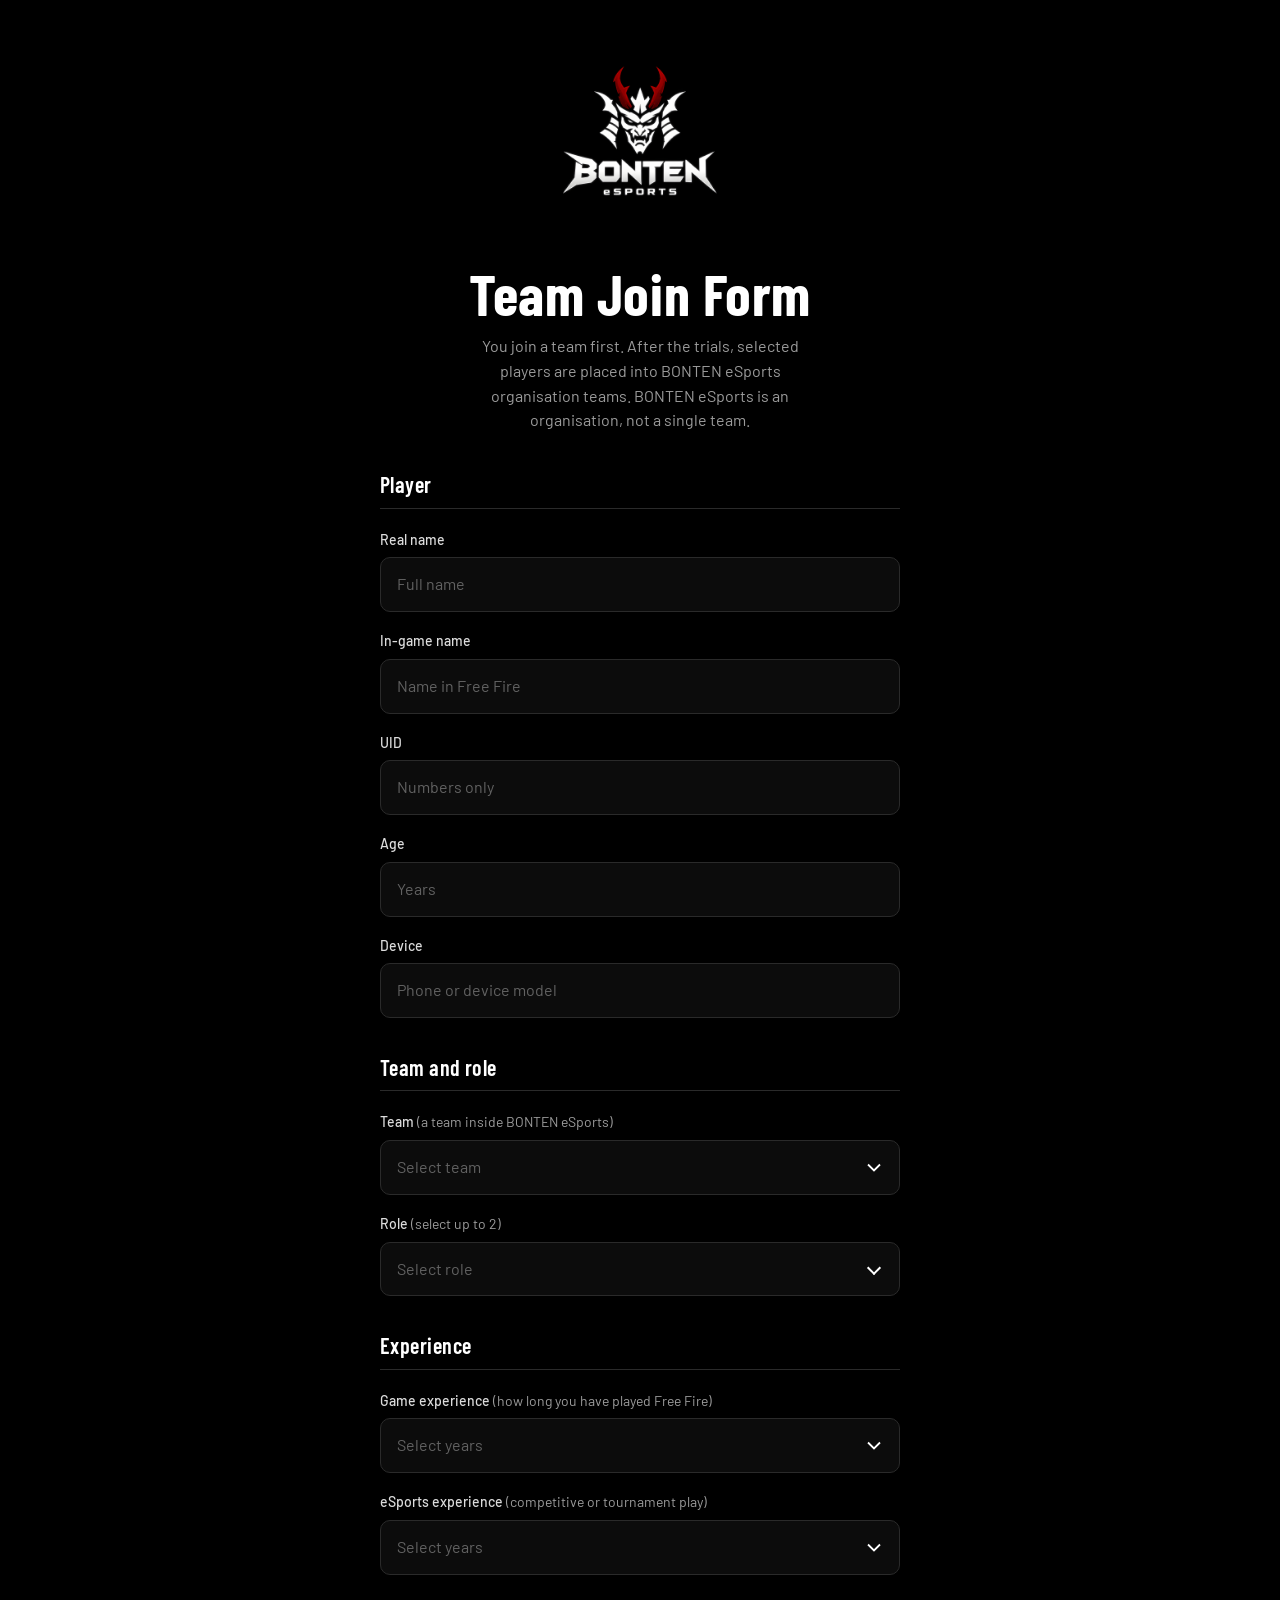
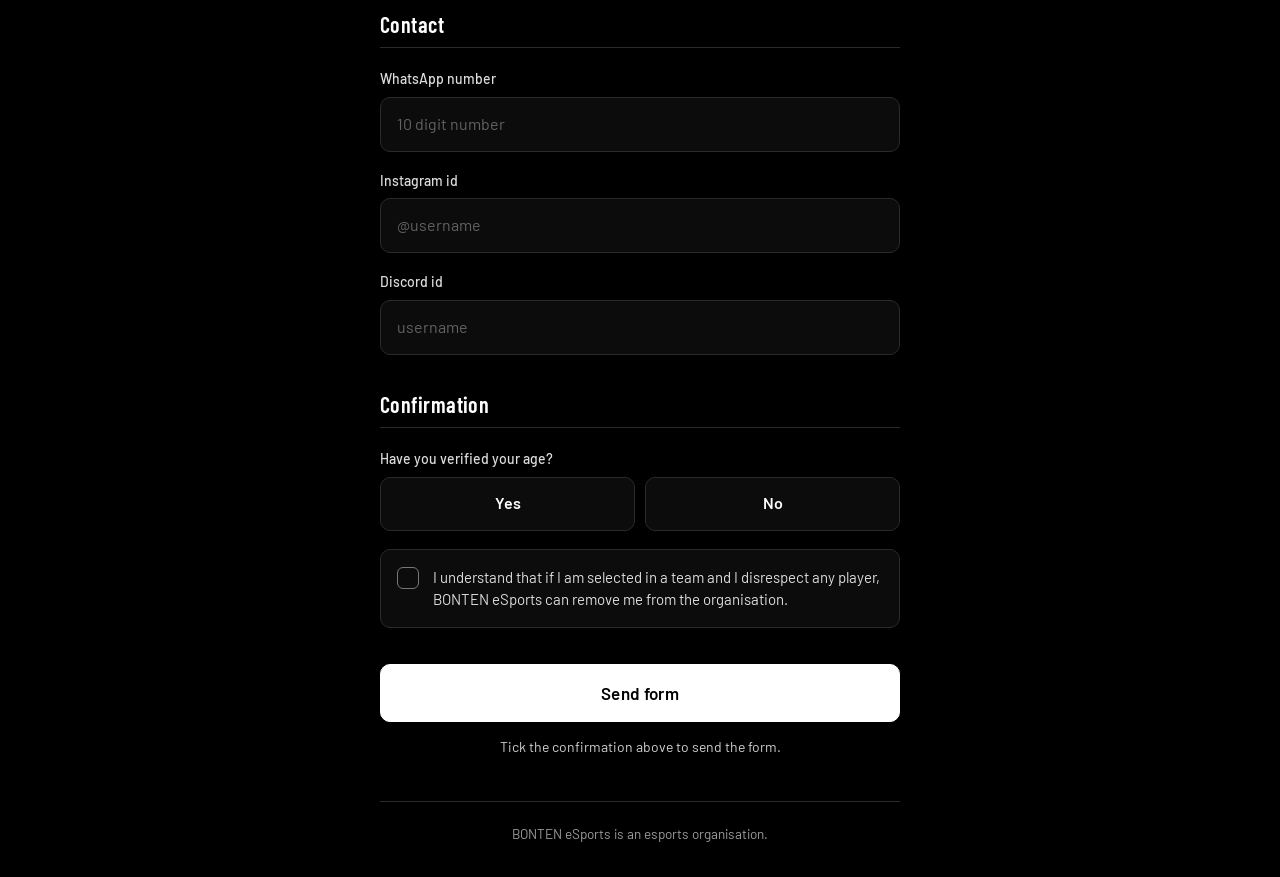
==== join.html @ 1d29f258 "Add team join form for BONTEN eSports This file contains the HTML structure for the team join form f" ====
<!DOCTYPE html>
<html lang="en">
<head>
<meta charset="utf-8">
<meta name="viewport" content="width=device-width, initial-scale=1, viewport-fit=cover">
<meta name="theme-color" content="#000000">
<meta name="description" content="Team join form for BONTEN eSports, an esports organisation.">
<title>Team Join Form | BONTEN eSports</title>
<link rel="icon" href="logo.png">
<link rel="preload" as="image" href="logo.png" fetchpriority="high">
<link rel="preconnect" href="https://fonts.googleapis.com">
<link rel="preconnect" href="https://fonts.gstatic.com" crossorigin>
<link href="https://fonts.googleapis.com/css2?family=Barlow:wght@400;500;600&family=Barlow+Condensed:wght@600;700&display=swap" rel="stylesheet">
<style>
:root{--line:#2a2a2a;--field:#0c0c0c;--mut:#9b9b9b;--ease:cubic-bezier(.2,.7,.2,1)}
*{box-sizing:border-box}
html{background:#000;color-scheme:dark;-webkit-text-size-adjust:100%}
body{margin:0;background:#000;color:#fff;font:400 16px/1.55 'Barlow',system-ui,-apple-system,'Segoe UI',Arial,sans-serif;-webkit-font-smoothing:antialiased;padding:max(32px,env(safe-area-inset-top)) 20px max(32px,env(safe-area-inset-bottom))}
.page{max-width:520px;margin:0 auto}

/* Load sequence */
.rv{opacity:0;animation:rise .75s var(--ease) forwards;animation-delay:calc(var(--i,0)*90ms)}
@keyframes rise{from{opacity:0;transform:translateY(16px)}to{opacity:1;transform:none}}

.head{text-align:center;margin-bottom:38px}
.logo{display:block;width:min(240px,64vw);height:min(210px,56vw);object-fit:contain;margin:0 auto 22px;opacity:0;transform:scale(.96)}
.logo.in{opacity:1;transform:none;transition:opacity .6s var(--ease),transform .6s var(--ease)}
h1{margin:0 0 12px;font:700 clamp(42px,12vw,58px)/1 'Barlow Condensed','Arial Narrow',sans-serif;letter-spacing:.01em}
.lead{margin:0 auto;max-width:38ch;color:var(--mut)}

.grp{margin:0 0 36px}
.grp h2{margin:0 0 20px;padding-bottom:10px;border-bottom:1px solid var(--line);font:600 22px/1.2 'Barlow Condensed','Arial Narrow',sans-serif;letter-spacing:.02em}
.field{margin:0 0 18px}
label,.lbl{display:block;margin:0 0 7px;color:#dcdcdc;font-size:14px;font-weight:500}
.hint{color:var(--mut);font-weight:400}

input[type=text],input[type=number],input[type=tel],select,summary{display:block;width:100%;min-height:54px;margin:0;padding:14px 16px;font:inherit;font-size:16px;color:#fff;background:var(--field);border:1px solid var(--line);border-radius:10px;transition:border-color .2s,box-shadow .2s,background .2s}
input::placeholder{color:#626262}
input:focus,select:focus,summary:focus,details[open]>summary{outline:none;border-color:#fff;box-shadow:0 0 0 3px rgba(255,255,255,.14);background:#111}
input[type=number]{-moz-appearance:textfield}
input::-webkit-outer-spin-button,input::-webkit-inner-spin-button{-webkit-appearance:none;margin:0}
select{-webkit-appearance:none;appearance:none;cursor:pointer;padding-right:44px;background-image:url("data:image/svg+xml,%3Csvg xmlns='http://www.w3.org/2000/svg' width='14' height='9' viewBox='0 0 14 9'%3E%3Cpath d='M1 1.5l6 6 6-6' fill='none' stroke='%23fff' stroke-width='1.8'/%3E%3C/svg%3E");background-repeat:no-repeat;background-position:right 18px center}
select:invalid{color:#626262}
select option{background:#000;color:#fff}

details{position:relative}
summary{position:relative;display:flex;flex-wrap:wrap;align-items:center;gap:6px;padding-right:44px;cursor:pointer;list-style:none;-webkit-tap-highlight-color:transparent}
summary::-webkit-details-marker{display:none}
summary::after{content:"";position:absolute;right:20px;top:50%;width:8px;height:8px;margin-top:-6px;border:solid #fff;border-width:0 2px 2px 0;transform:rotate(45deg);transition:transform .25s var(--ease)}
details[open]>summary::after{transform:translateY(4px) rotate(-135deg)}
.ph{color:#626262}
.chip{padding:2px 12px;background:#fff;color:#000;border-radius:99px;font-size:14px;font-weight:600;line-height:1.6;animation:pop .2s var(--ease)}
@keyframes pop{from{opacity:0;transform:scale(.85)}to{opacity:1;transform:none}}
.panel{margin-top:8px;background:var(--field);border:1px solid var(--line);border-radius:10px;overflow:hidden;animation:drop .22s var(--ease)}
@keyframes drop{from{opacity:0;transform:translateY(-6px)}to{opacity:1;transform:none}}
.opt{display:flex;align-items:center;gap:14px;margin:0;padding:15px 16px;color:#fff;font-size:16px;font-weight:500;cursor:pointer;border-bottom:1px solid var(--line);transition:background .15s;-webkit-tap-highlight-color:transparent}
.opt:last-child{border-bottom:0}
.opt.on{background:#161616}
.opt.off{opacity:.3;cursor:not-allowed}
.opt input,.agree input{-webkit-appearance:none;appearance:none;flex:none;width:22px;height:22px;margin:0;border:1.5px solid #777;border-radius:6px;background:transparent center/12px no-repeat;transition:background-color .15s,border-color .15s}
.opt input:checked,.agree input:checked{background-color:#fff;border-color:#fff;background-image:url("data:image/svg+xml,%3Csvg xmlns='http://www.w3.org/2000/svg' width='12' height='10' viewBox='0 0 12 10'%3E%3Cpath d='M1 5l3.5 3.5L11 1.5' fill='none' stroke='%23000' stroke-width='2'/%3E%3C/svg%3E")}
.opt input:focus-visible,.agree input:focus-visible{outline:2px solid #fff;outline-offset:2px}

/* Yes / No tiles */
.choices{display:grid;grid-template-columns:1fr 1fr;gap:10px}
.choice{position:relative;display:block;margin:0;color:#fff;font-size:16px}
.choice input{position:absolute;inset:0;width:100%;height:100%;margin:0;opacity:0;cursor:pointer}
.choice span{display:flex;align-items:center;justify-content:center;min-height:54px;background:var(--field);border:1px solid var(--line);border-radius:10px;font-weight:600;transition:background .2s,color .2s,border-color .2s}
.choice input:checked+span{background:#fff;color:#000;border-color:#fff}
.choice input:focus-visible+span{border-color:#fff;box-shadow:0 0 0 3px rgba(255,255,255,.25)}

/* Conduct agreement */
.agree{display:flex;align-items:flex-start;gap:14px;margin:0;padding:16px;background:var(--field);border:1px solid var(--line);border-radius:10px;color:#dcdcdc;font-size:15px;font-weight:400;line-height:1.5;cursor:pointer;transition:border-color .2s;-webkit-tap-highlight-color:transparent}
.agree input{margin-top:1px}
.agree:has(input:checked){border-color:#fff}

.err{display:none;margin:8px 0 0;font-size:13.5px;font-weight:500}
.err::before{content:"!";display:inline-block;width:16px;height:16px;margin-right:8px;border-radius:50%;background:#fff;color:#000;font-size:11px;font-weight:700;line-height:16px;text-align:center}
.bad{animation:nudge .35s}
.bad .err{display:block}
.bad input:not([type=radio]):not([type=checkbox]),.bad select,.bad summary,.bad .choice span,.bad .agree{border-color:#fff}
@keyframes nudge{20%{transform:translateX(-5px)}50%{transform:translateX(4px)}80%{transform:translateX(-2px)}}
.hp{position:absolute;left:-9999px;width:1px;height:1px;opacity:0}

.send{display:flex;align-items:center;justify-content:center;width:100%;min-height:58px;margin-top:8px;border:1px solid #fff;border-radius:10px;background:#fff;color:#000;font:600 17px 'Barlow',Arial,sans-serif;letter-spacing:.02em;cursor:pointer;transition:background .2s,color .2s,transform .12s,opacity .2s;-webkit-tap-highlight-color:transparent}
.send:hover:not(:disabled){background:#000;color:#fff}
.send:active:not(:disabled){transform:scale(.985)}
.send:focus-visible{outline:2px solid #fff;outline-offset:4px}
.send:disabled{opacity:.4;cursor:not-allowed}
.send.load:disabled{opacity:.6;cursor:progress}
.send.load::after{content:"";width:16px;height:16px;margin-left:12px;border:2px solid currentColor;border-right-color:transparent;border-radius:50%;animation:spin .7s linear infinite}
@keyframes spin{to{transform:rotate(360deg)}}
.status{margin:14px 0 0;min-height:1.5em;color:#cfcfcf;font-size:14px;text-align:center}

.done{display:none;text-align:center;padding:8px 0 10px;animation:rise .6s var(--ease) both}
.done svg{width:68px;height:68px;margin:0 auto 18px;display:block}
.done circle{fill:none;stroke:#fff;stroke-width:2;stroke-dasharray:176;stroke-dashoffset:176;animation:draw .7s var(--ease) .1s forwards}
.done path{fill:none;stroke:#fff;stroke-width:3;stroke-linecap:round;stroke-linejoin:round;stroke-dasharray:40;stroke-dashoffset:40;animation:draw .4s var(--ease) .65s forwards}
@keyframes draw{to{stroke-dashoffset:0}}
.done h2{margin:0 0 8px;font:700 38px/1.1 'Barlow Condensed','Arial Narrow',sans-serif}
.done p{margin:0 auto;max-width:34ch;color:var(--mut)}
body.sent form{display:none}
body.sent .done{display:block}

.foot{margin-top:44px;padding-top:22px;border-top:1px solid var(--line);color:var(--mut);font-size:13.5px;text-align:center}

@media (prefers-reduced-motion:reduce){.rv{opacity:1;animation:none}*,*::after{animation-duration:.01ms!important;transition-duration:.01ms!important}}
</style>
</head>
<body>
<div class="page">
  <header class="head">
    <img class="logo" src="logo.png" alt="BONTEN eSports logo" fetchpriority="high" decoding="async" onload="this.classList.add('in')" onerror="this.remove()">
    <h1 class="rv" style="--i:1">Team Join Form</h1>
    <p class="lead rv" style="--i:2">You join a team first. After the trials, selected players are placed into BONTEN eSports organisation teams. BONTEN eSports is an organisation, not a single team.</p>
  </header>

  <form id="f" novalidate>
    <section class="grp rv" style="--i:3">
      <h2>Player</h2>
      <div class="field" data-f="realName">
        <label for="realName">Real name</label>
        <input id="realName" name="realName" type="text" maxlength="60" autocomplete="name" placeholder="Full name">
        <p class="err">Enter your real name.</p>
      </div>
      <div class="field" data-f="ign">
        <label for="ign">In-game name</label>
        <input id="ign" name="ign" type="text" maxlength="40" autocomplete="off" placeholder="Name in Free Fire">
        <p class="err">Enter your in-game name.</p>
      </div>
      <div class="field" data-f="uid">
        <label for="uid">UID</label>
        <input id="uid" name="uid" type="text" inputmode="numeric" maxlength="14" autocomplete="off" placeholder="Numbers only">
        <p class="err">UID is 8 to 14 digits, numbers only.</p>
      </div>
      <div class="field" data-f="age">
        <label for="age">Age</label>
        <input id="age" name="age" type="number" inputmode="numeric" min="5" max="60" autocomplete="off" placeholder="Years">
        <p class="err">Enter a valid age.</p>
      </div>
      <div class="field" data-f="device">
        <label for="device">Device</label>
        <input id="device" name="device" type="text" maxlength="60" autocomplete="off" placeholder="Phone or device model">
        <p class="err">Enter the device you play on.</p>
      </div>
    </section>

    <section class="grp rv" style="--i:4">
      <h2>Team and role</h2>
      <div class="field" data-f="team">
        <label for="team">Team <span class="hint">(a team inside BONTEN eSports)</span></label>
        <select id="team" name="team" required>
          <option value="" selected disabled hidden>Select team</option>
          <option>Team 1</option><option>Team 2</option><option>Team 3</option><option>Team 4</option><option>Team 5</option>
          <option>Team 6</option><option>Team 7</option><option>Team 8</option><option>Team 9</option><option>Team 10</option>
        </select>
        <p class="err">Select your team.</p>
      </div>
      <div class="field" data-f="role">
        <span class="lbl" id="roleLbl">Role <span class="hint">(select up to 2)</span></span>
        <details id="roleBox">
          <summary id="roleSum" aria-labelledby="roleLbl"><span class="ph">Select role</span></summary>
          <div class="panel" id="rolePanel"></div>
        </details>
        <p class="err">Select 1 or 2 roles.</p>
      </div>
    </section>

    <section class="grp rv" style="--i:5">
      <h2>Experience</h2>
      <div class="field" data-f="gameExp">
        <label for="gameExp">Game experience <span class="hint">(how long you have played Free Fire)</span></label>
        <select id="gameExp" name="gameExp" required>
          <option value="" selected disabled hidden>Select years</option>
          <option>Less than 1 year</option><option>1 year</option><option>2 years</option><option>3 years</option>
          <option>4 years</option><option>5 years</option><option>6+ years</option>
        </select>
        <p class="err">Select your game experience.</p>
      </div>
      <div class="field" data-f="esportsExp">
        <label for="esportsExp">eSports experience <span class="hint">(competitive or tournament play)</span></label>
        <select id="esportsExp" name="esportsExp" required>
          <option value="" selected disabled hidden>Select years</option>
          <option>No experience</option><option>Less than 1 year</option><option>1 year</option>
          <option>2 years</option><option>3 years</option><option>4+ years</option>
        </select>
        <p class="err">Select your eSports experience.</p>
      </div>
    </section>

    <section class="grp rv" style="--i:6">
      <h2>Contact</h2>
      <div class="field" data-f="whatsapp">
        <label for="whatsapp">WhatsApp number</label>
        <input id="whatsapp" name="whatsapp" type="tel" inputmode="tel" maxlength="16" autocomplete="tel" placeholder="10 digit number">
        <p class="err">Enter a valid WhatsApp number.</p>
      </div>
      <div class="field" data-f="insta">
        <label for="insta">Instagram id</label>
        <input id="insta" name="insta" type="text" maxlength="40" autocomplete="off" autocapitalize="off" placeholder="@username">
        <p class="err">Enter your Instagram id.</p>
      </div>
      <div class="field" data-f="discord">
        <label for="discord">Discord id</label>
        <input id="discord" name="discord" type="text" maxlength="40" autocomplete="off" autocapitalize="off" placeholder="username">
        <p class="err">Enter your Discord id.</p>
      </div>
    </section>

    <section class="grp rv" style="--i:7">
      <h2>Confirmation</h2>
      <div class="field" data-f="ageVerified">
        <span class="lbl" id="avLbl">Have you verified your age?</span>
        <div class="choices" role="radiogroup" aria-labelledby="avLbl">
          <label class="choice"><input type="radio" name="ageVerified" value="Yes"><span>Yes</span></label>
          <label class="choice"><input type="radio" name="ageVerified" value="No"><span>No</span></label>
        </div>
        <p class="err">Select Yes or No.</p>
      </div>
      <div class="field" data-f="agree">
        <label class="agree" for="agree">
          <input id="agree" type="checkbox">
          <span>I understand that if I am selected in a team and I disrespect any player, BONTEN eSports can remove me from the organisation.</span>
        </label>
        <p class="err">Tick this to continue.</p>
      </div>
    </section>

    <input class="hp" type="text" name="website" tabindex="-1" autocomplete="off" aria-hidden="true">
    <button class="send rv" style="--i:8" id="btn" type="submit" disabled>Send form</button>
    <p class="status" id="status" role="status" aria-live="polite">Tick the confirmation above to send the form.</p>
  </form>

  <div class="done" id="done">
    <svg viewBox="0 0 68 68" aria-hidden="true"><circle cx="34" cy="34" r="28"/><path d="M22 35l8 8 16-17"/></svg>
    <h2>Form sent</h2>
    <p>Your team join form has reached BONTEN eSports.</p>
  </div>

  <footer class="foot rv" style="--i:9">BONTEN eSports is an esports organisation.</footer>
</div>

<script>
(function(){
  var ROLES=['Primary Rusher','Secondary Rusher','IGL (In-Game Leader)','Sniper','Support','Nader (Grenadier)','Flanker','Fragger','Assaulter','Scout','Anchor','Flex Player'];
  var MAX=2, HINT='Tick the confirmation above to send the form.';
  var lg=document.querySelector('.logo'); if(lg&&lg.complete&&lg.naturalWidth) lg.classList.add('in');
  var f=document.getElementById('f'), btn=document.getElementById('btn'), st=document.getElementById('status');
  var box=document.getElementById('roleBox'), sum=document.getElementById('roleSum'), panel=document.getElementById('rolePanel');
  var agree=document.getElementById('agree'), sending=false;

  ROLES.forEach(function(r){
    var l=document.createElement('label'); l.className='opt';
    var c=document.createElement('input'); c.type='checkbox'; c.value=r;
    l.appendChild(c); l.appendChild(document.createTextNode(r)); panel.appendChild(l);
  });
  var boxes=[].slice.call(panel.querySelectorAll('input'));

  function val(id){return document.getElementById(id).value.trim()}
  function picked(){return boxes.filter(function(b){return b.checked}).map(function(b){return b.value})}
  function av(){var r=f.querySelector('input[name="ageVerified"]:checked');return r?r.value:''}
  function wrap(k){return f.querySelector('[data-f="'+k+'"]')}
  function setBad(k,bad){
    var el=wrap(k); if(!el) return;
    if(bad){el.classList.remove('bad'); void el.offsetWidth;}
    el.classList.toggle('bad',bad);
  }

  var rules={
    realName:function(){return val('realName').length>=2},
    ign:function(){return val('ign').length>=1},
    uid:function(){return /^\d{8,14}$/.test(val('uid'))},
    age:function(){var n=Number(val('age'));return val('age')!==''&&Number.isInteger(n)&&n>=5&&n<=60},
    device:function(){return val('device').length>=2},
    team:function(){return val('team')!==''},
    role:function(){var n=picked().length;return n>=1&&n<=MAX},
    gameExp:function(){return val('gameExp')!==''},
    esportsExp:function(){return val('esportsExp')!==''},
    whatsapp:function(){var w=val('whatsapp').replace(/[\s-]/g,'');return /^(\+?91)?[6-9]\d{9}$/.test(w)||/^\+\d{10,14}$/.test(w)},
    insta:function(){return val('insta').length>=2},
    discord:function(){return val('discord').length>=2},
    ageVerified:function(){return av()!==''},
    agree:function(){return agree.checked}
  };
  var keys=Object.keys(rules);

  function syncButton(){
    btn.disabled=sending||!agree.checked;
    if(!sending&&(st.textContent===HINT||st.textContent==='')) st.textContent=agree.checked?'':HINT;
  }

  function refreshRoles(){
    var p=picked();
    boxes.forEach(function(b){
      var off=!b.checked&&p.length>=MAX;
      b.disabled=off;
      b.parentNode.classList.toggle('off',off);
      b.parentNode.classList.toggle('on',b.checked);
    });
    sum.textContent='';
    if(!p.length){var s=document.createElement('span');s.className='ph';s.textContent='Select role';sum.appendChild(s)}
    p.forEach(function(r){var c=document.createElement('span');c.className='chip';c.textContent=r;sum.appendChild(c)});
    if(p.length) setBad('role',false);
  }
  boxes.forEach(function(b){b.addEventListener('change',refreshRoles)});
  document.addEventListener('click',function(e){if(!box.contains(e.target)) box.open=false});
  box.addEventListener('keydown',function(e){if(e.key==='Escape'){box.open=false;sum.focus()}});

  keys.forEach(function(k){
    var el=document.getElementById(k); if(!el||k==='agree') return;
    el.addEventListener('input',function(){wrap(k).classList.remove('bad')});
    el.addEventListener('change',function(){wrap(k).classList.remove('bad')});
    el.addEventListener('blur',function(){if(el.value.trim()!=='') setBad(k,!rules[k]())});
  });
  [].slice.call(f.querySelectorAll('input[name="ageVerified"]')).forEach(function(r){
    r.addEventListener('change',function(){setBad('ageVerified',false)});
  });
  agree.addEventListener('change',function(){setBad('agree',false);syncButton()});

  f.addEventListener('submit',function(e){
    e.preventDefault();
    if(!agree.checked){setBad('agree',true);return}
    st.textContent='';
    var first=null;
    keys.forEach(function(k){var ok=rules[k](); setBad(k,!ok); if(!ok&&!first) first=k});
    if(first){
      wrap(first).scrollIntoView({behavior:'smooth',block:'center'});
      st.textContent='Som
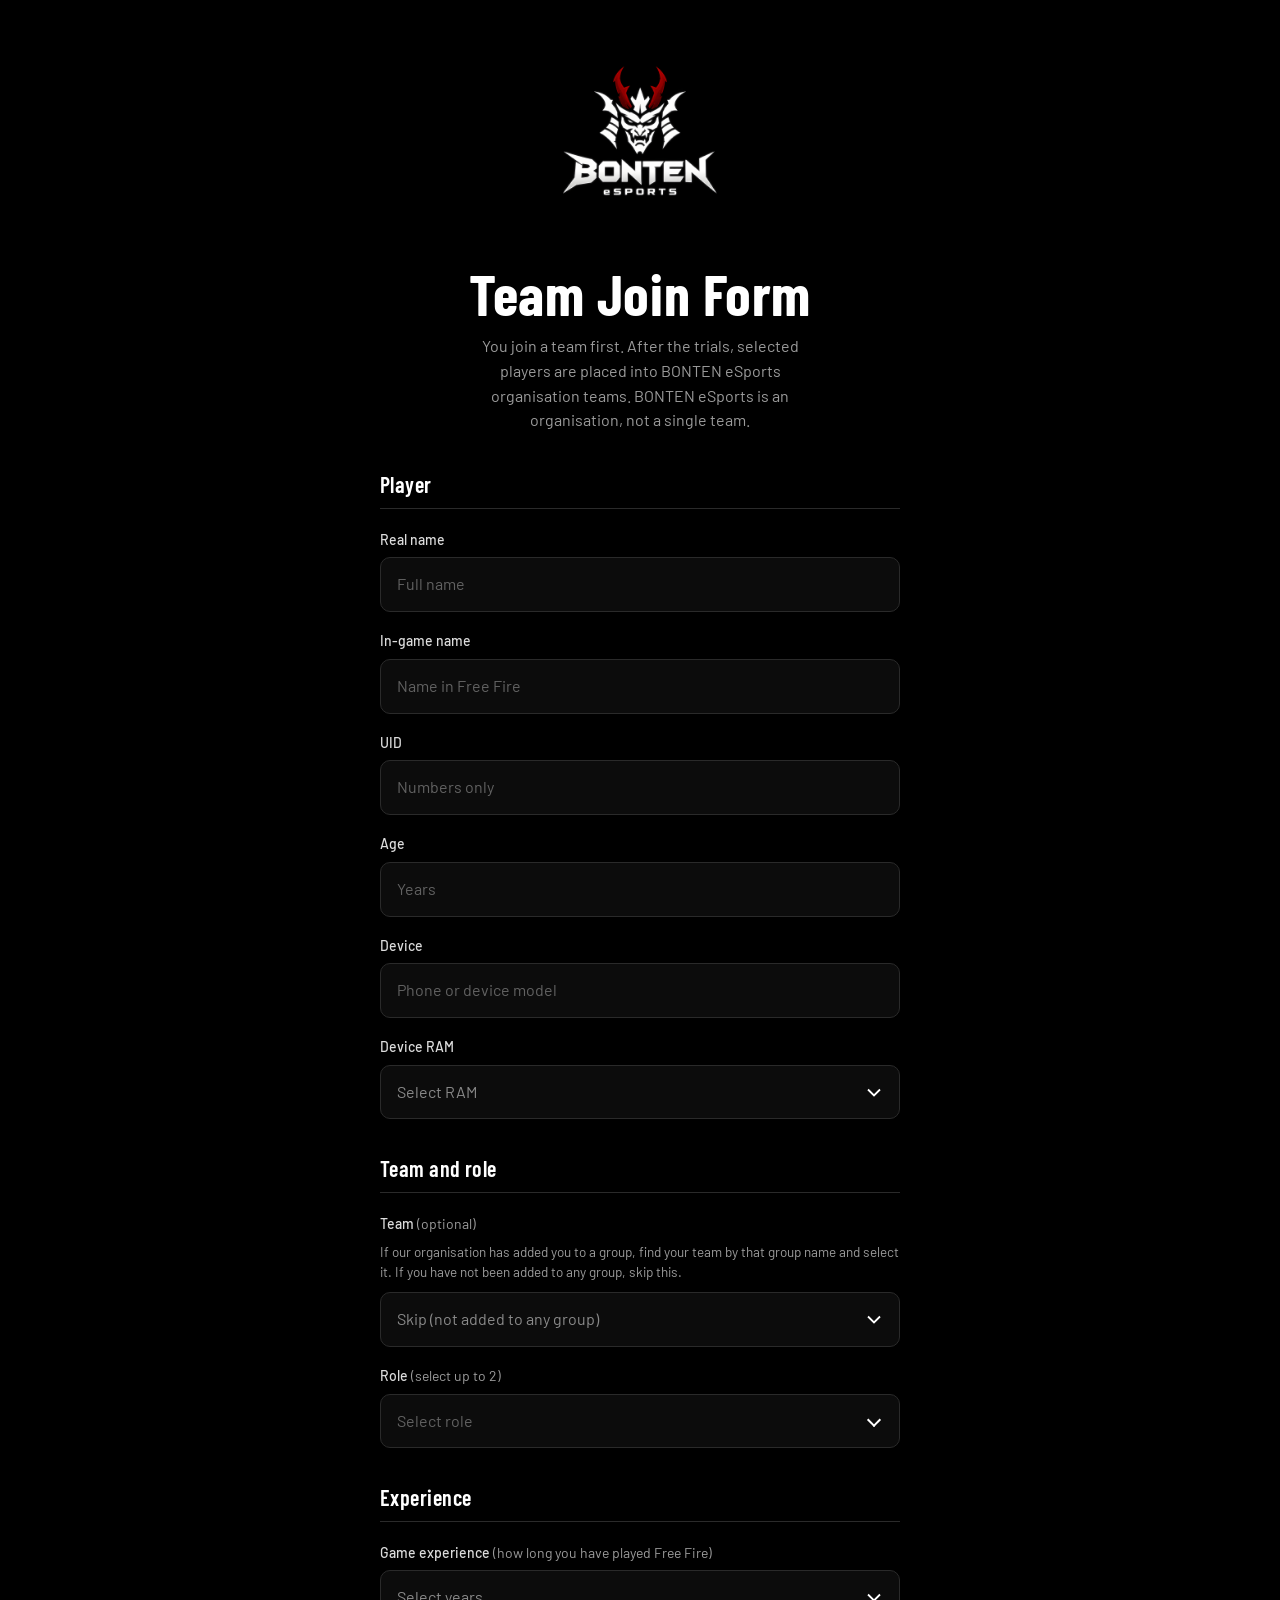
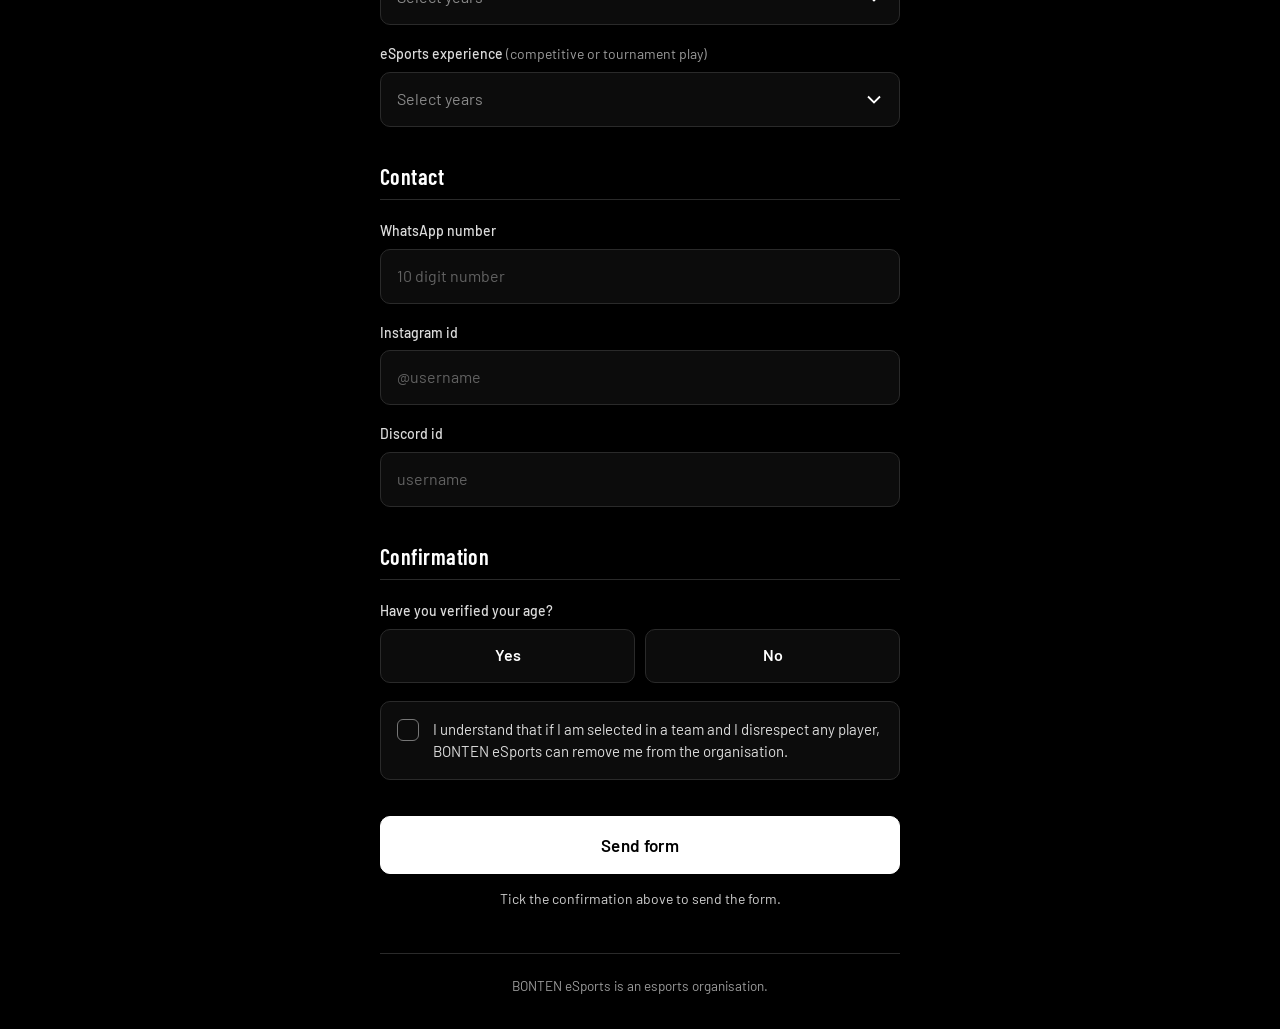
==== commit 888bdecb: "Rename join (1).html to join.html" ====
--- a/join.html
+++ b/join.html
@@ -40,7 +40,12 @@
 input[type=number]{-moz-appearance:textfield}
 input::-webkit-outer-spin-button,input::-webkit-inner-spin-button{-webkit-appearance:none;margin:0}
 select{-webkit-appearance:none;appearance:none;cursor:pointer;padding-right:44px;background-image:url("data:image/svg+xml,%3Csvg xmlns='http://www.w3.org/2000/svg' width='14' height='9' viewBox='0 0 14 9'%3E%3Cpath d='M1 1.5l6 6 6-6' fill='none' stroke='%23fff' stroke-width='1.8'/%3E%3C/svg%3E");background-repeat:no-repeat;background-position:right 18px center}
-select:invalid{color:#626262}
+select:invalid,select.empty{color:#8a8a8a}
+[hidden]{display:none!important}
+.info{margin:14px 0 0;padding:14px 16px;background:var(--field);border:1px solid #fff;border-radius:10px;color:#dcdcdc;font-size:14.5px;line-height:1.55;animation:drop .22s var(--ease)}
+.info b{color:#fff;font-weight:600}
+.sub{margin-top:14px;animation:drop .22s var(--ease)}
+.note{margin:0 0 10px;color:var(--mut);font-size:13.5px;line-height:1.5}
 select option{background:#000;color:#fff}
 
 details{position:relative}
@@ -143,18 +148,26 @@
         <input id="device" name="device" type="text" maxlength="60" autocomplete="off" placeholder="Phone or device model">
         <p class="err">Enter the device you play on.</p>
       </div>
+      <div class="field" data-f="ram">
+        <label for="ram">Device RAM</label>
+        <select id="ram" name="ram" required>
+          <option value="" selected disabled hidden>Select RAM</option>
+          <option>4 GB</option><option>6 GB</option><option>8 GB</option><option>12 GB</option>
+        </select>
+        <p class="err">Select your device RAM.</p>
+      </div>
     </section>
 
     <section class="grp rv" style="--i:4">
       <h2>Team and role</h2>
       <div class="field" data-f="team">
-        <label for="team">Team <span class="hint">(a team inside BONTEN eSports)</span></label>
-        <select id="team" name="team" required>
-          <option value="" selected disabled hidden>Select team</option>
+        <label for="team">Team <span class="hint">(optional)</span></label>
+        <p class="note">If our organisation has added you to a group, find your team by that group name and select it. If you have not been added to any group, skip this.</p>
+        <select id="team" name="team">
+          <option value="" selected>Skip (not added to any group)</option>
           <option>Team 1</option><option>Team 2</option><option>Team 3</option><option>Team 4</option><option>Team 5</option>
           <option>Team 6</option><option>Team 7</option><option>Team 8</option><option>Team 9</option><option>Team 10</option>
         </select>
-        <p class="err">Select your team.</p>
       </div>
       <div class="field" data-f="role">
         <span class="lbl" id="roleLbl">Role <span class="hint">(select up to 2)</span></span>
@@ -216,6 +229,15 @@
           <label class="choice"><input type="radio" name="ageVerified" value="No"><span>No</span></label>
         </div>
         <p class="err">Select Yes or No.</p>
+        <div class="sub" id="docBox" hidden>
+          <span class="lbl" id="adLbl">Which ID did you use to verify your age?</span>
+          <div class="choices" role="radiogroup" aria-labelledby="adLbl">
+            <label class="choice"><input type="radio" name="ageDoc" value="School/College ID"><span>School/College ID</span></label>
+            <label class="choice"><input type="radio" name="ageDoc" value="Aadhaar card"><span>Aadhaar card</span></label>
+          </div>
+          <p class="err docerr">Select one option.</p>
+        </div>
+        <div class="info" id="noteBox" hidden>After you submit this form, you will verify your age with your <b>school/college ID card</b> or <b>Aadhaar card</b>. We only need your <b>date of birth</b>, so hide all other details. Verification is done with <b>@ryukonly</b>.</div>
       </div>
       <div class="field" data-f="agree">
         <label class="agree" for="agree">
@@ -235,6 +257,7 @@
     <svg viewBox="0 0 68 68" aria-hidden="true"><circle cx="34" cy="34" r="28"/><path d="M22 35l8 8 16-17"/></svg>
     <h2>Form sent</h2>
     <p>Your team join form has reached BONTEN eSports.</p>
+    <p class="info" id="doneExtra" hidden style="text-align:left;max-width:none">Next step: verify your age with your <b>school/college ID card</b> or <b>Aadhaar card</b> with <b>@ryukonly</b>. We only need your <b>date of birth</b>, so hide all other details.</p>
   </div>
 
   <footer class="foot rv" style="--i:9">BONTEN eSports is an esports organisation.</footer>
@@ -258,8 +281,9 @@
 
   function val(id){return document.getElementById(id).value.trim()}
   function picked(){return boxes.filter(function(b){return b.checked}).map(function(b){return b.value})}
+  function doc(){var r=f.querySelector('input[name="ageDoc"]:checked');return r?r.value:''}
   function av(){var r=f.querySelector('input[name="ageVerified"]:checked');return r?r.value:''}
-  function wrap(k){return f.querySelector('[data-f="'+k+'"]')}
+  function wrap(k){return k==='ageDoc'?docBox:f.querySelector('[data-f="'+k+'"]')}
   function setBad(k,bad){
     var el=wrap(k); if(!el) return;
     if(bad){el.classList.remove('bad'); void el.offsetWidth;}
@@ -272,7 +296,8 @@
     uid:function(){return /^\d{8,14}$/.test(val('uid'))},
     age:function(){var n=Number(val('age'));return val('age')!==''&&Number.isInteger(n)&&n>=5&&n<=60},
     device:function(){return val('device').length>=2},
-    team:function(){return val('team')!==''},
+    ram:function(){return val('ram')!==''},
+    team:function(){return true},
     role:function(){var n=picked().length;return n>=1&&n<=MAX},
     gameExp:function(){return val('gameExp')!==''},
     esportsExp:function(){return val('esportsExp')!==''},
@@ -280,6 +305,7 @@
     insta:function(){return val('insta').length>=2},
     discord:function(){return val('discord').length>=2},
     ageVerified:function(){return av()!==''},
+    ageDoc:function(){return av()!=='Yes'||doc()!==''},
     agree:function(){return agree.checked}
   };
   var keys=Object.keys(rules);
@@ -312,8 +338,18 @@
     el.addEventListener('change',function(){wrap(k).classList.remove('bad')});
     el.addEventListener('blur',function(){if(el.value.trim()!=='') setBad(k,!rules[k]())});
   });
+  var docBox=document.getElementById('docBox'), noteBox=document.getElementById('noteBox');
+  function syncAge(){
+    var v=av();
+    docBox.hidden=v!=='Yes';
+    noteBox.hidden=v!=='No';
+    if(v!=='Yes'){[].slice.call(f.querySelectorAll('input[name="ageDoc"]')).forEach(function(r){r.checked=false})}
+  }
   [].slice.call(f.querySelectorAll('input[name="ageVerified"]')).forEach(function(r){
-    r.addEventListener('change',function(){setBad('ageVerified',false)});
+    r.addEventListener('change',function(){setBad('ageVerified',false);syncAge()});
+  });
+  [].slice.call(f.querySelectorAll('input[name="ageDoc"]')).forEach(function(r){
+    r.addEventListener('change',function(){setBad('ageDoc',false)});
   });
   agree.addEventListener('change',function(){setBad('agree',false);syncButton()});
 
@@ -325,4 +361,30 @@
     keys.forEach(function(k){var ok=rules[k](); setBad(k,!ok); if(!ok&&!first) first=k});
     if(first){
       wrap(first).scrollIntoView({behavior:'smooth',block:'center'});
-      st.textContent='Som
+      st.textContent='Some fields need fixing. They are marked above.';
+      return;
+    }
+    var data={realName:val('realName'),ign:val('ign'),uid:val('uid'),age:val('age'),device:val('device'),ram:val('ram'),team:val('team'),roles:picked(),gameExp:val('gameExp'),esportsExp:val('esportsExp'),whatsapp:val('whatsapp'),insta:val('insta'),discord:val('discord'),ageVerified:av(),ageDoc:av()==='Yes'?doc():'',agree:agree.checked,website:f.elements['website'].value};
+    sending=true; syncButton(); btn.classList.add('load'); btn.firstChild.nodeValue='Sending';
+    fetch('/api/join',{method:'POST',headers:{'Content-Type':'application/json'},body:JSON.stringify(data)})
+      .then(function(r){return r.json().catch(function(){return {}}).then(function(j){return {ok:r.ok,j:j}})})
+      .then(function(x){
+        if(!(x.ok&&x.j.ok)) throw new Error('failed');
+        if(av()==='No') document.getElementById('doneExtra').hidden=false;
+        document.body.classList.add('sent');
+        window.scrollTo({top:0,behavior:'smooth'});
+      })
+      .catch(function(){
+        sending=false; btn.classList.remove('load'); btn.firstChild.nodeValue='Send form'; syncButton();
+        st.textContent='The form was not sent. Check your internet, then press Send form again.';
+      });
+  });
+
+  var teamSel=document.getElementById('team');
+  function teamTone(){teamSel.classList.toggle('empty',teamSel.value==='')}
+  teamSel.addEventListener('change',teamTone); teamTone();
+  syncButton();
+})();
+</script>
+</body>
+</html>
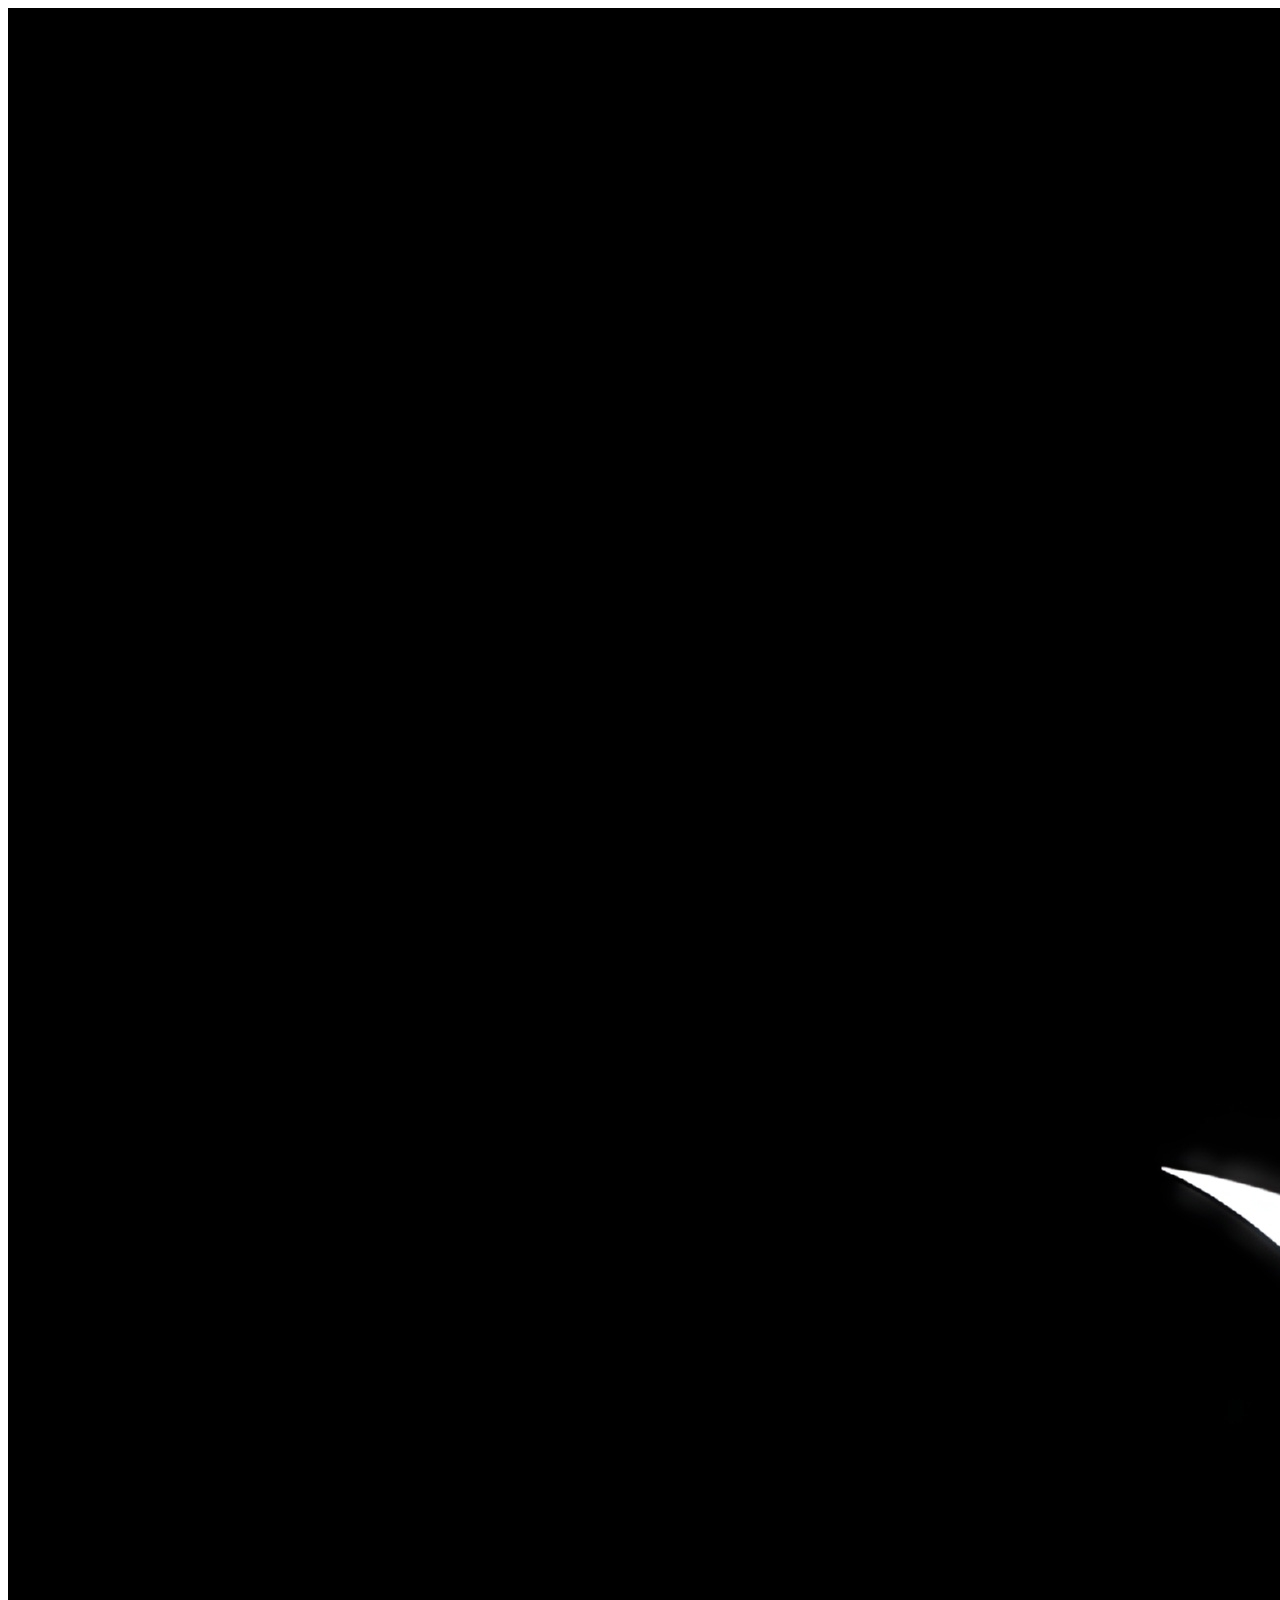
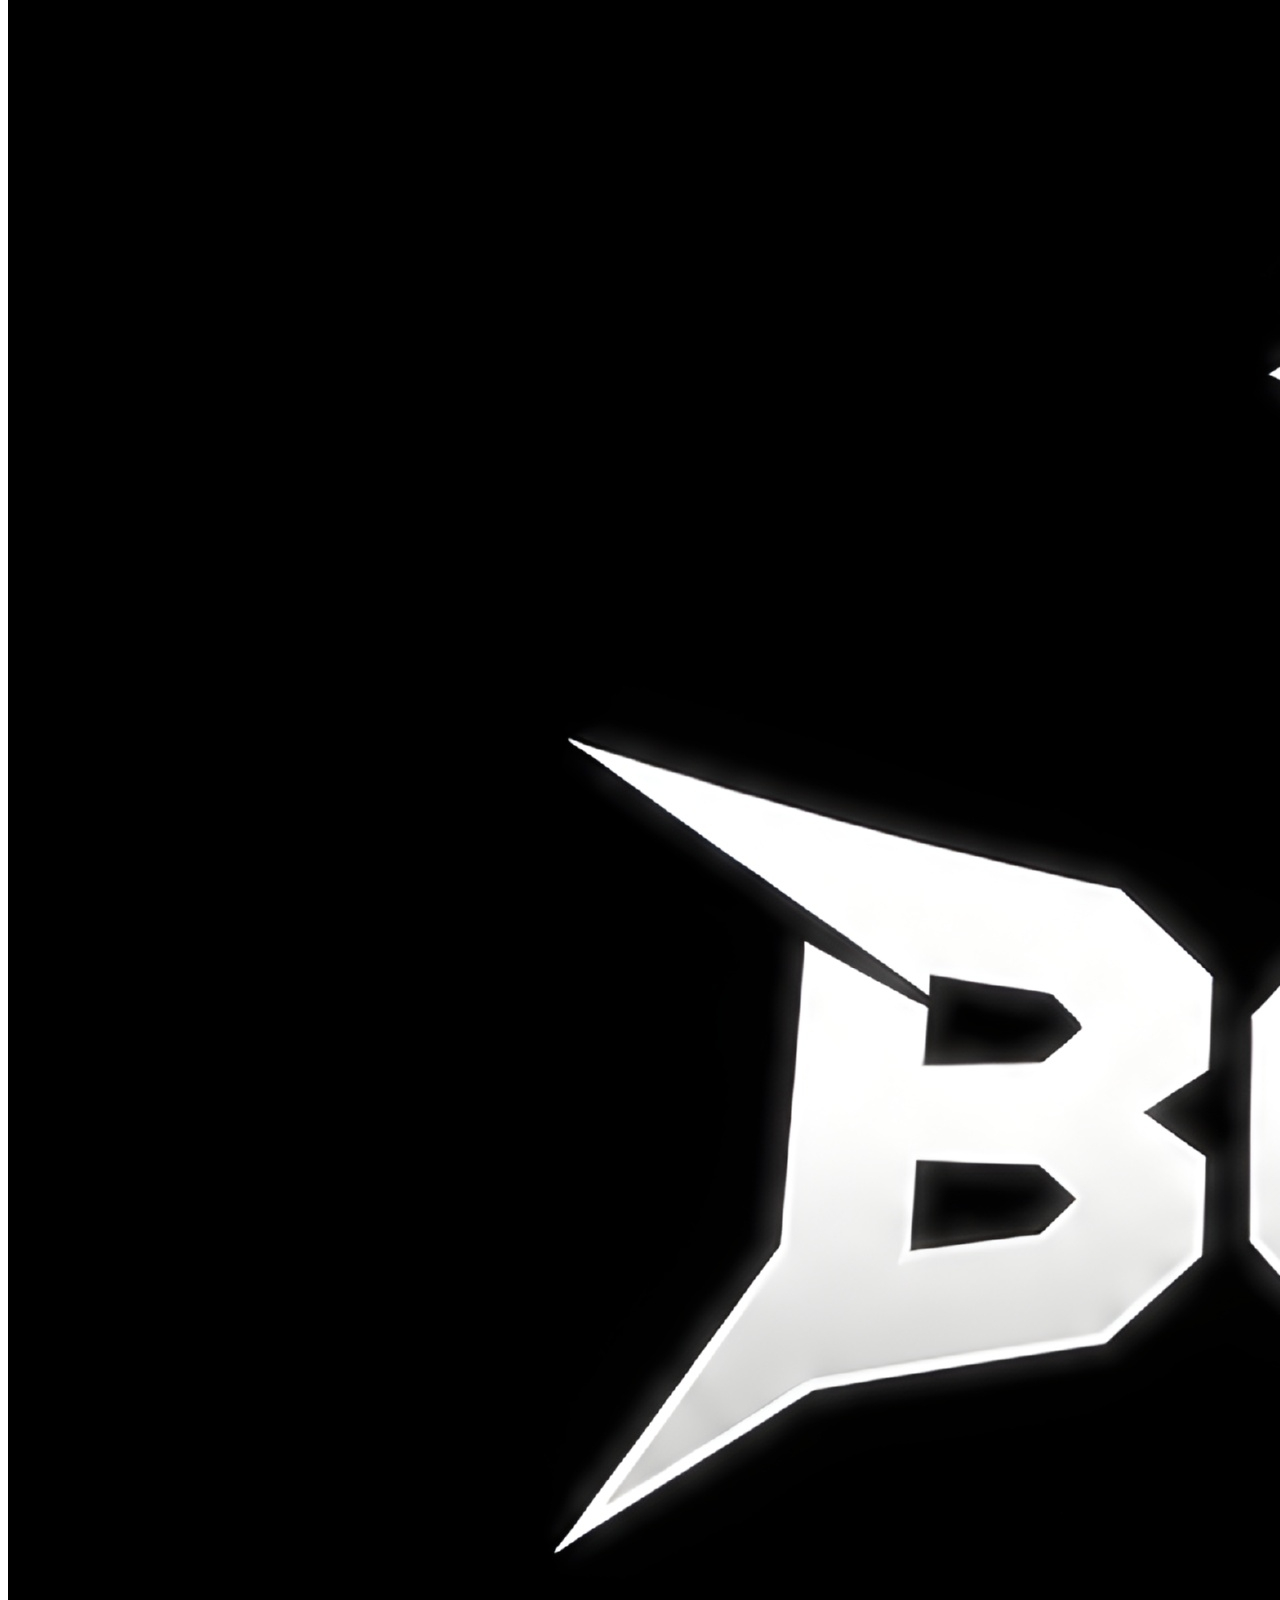
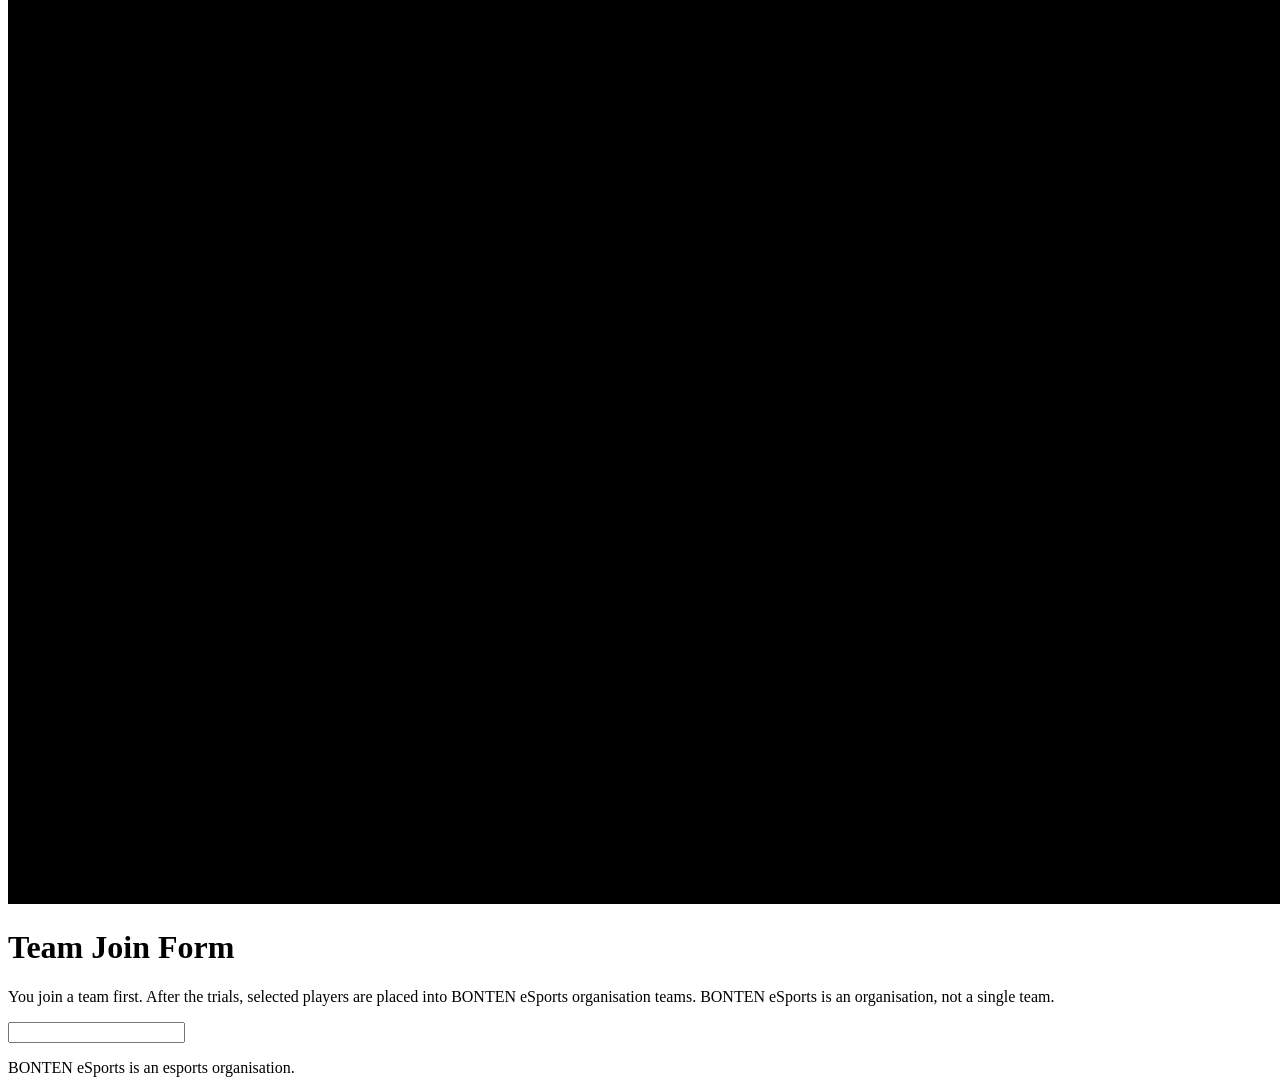
==== commit be67730d: "Rename join (2).html to join.html" ====
--- a/join.html
+++ b/join.html
@@ -4,387 +4,64 @@
 <meta charset="utf-8">
 <meta name="viewport" content="width=device-width, initial-scale=1, viewport-fit=cover">
 <meta name="theme-color" content="#000000">
-<meta name="description" content="Team join form for BONTEN eSports, an esports organisation.">
+<meta name="description" content="Team join form for BONTEN eSports, a Free Fire esports organisation.">
 <title>Team Join Form | BONTEN eSports</title>
 <link rel="icon" href="logo.png">
 <link rel="preload" as="image" href="logo.png" fetchpriority="high">
 <link rel="preconnect" href="https://fonts.googleapis.com">
 <link rel="preconnect" href="https://fonts.gstatic.com" crossorigin>
-<link href="https://fonts.googleapis.com/css2?family=Barlow:wght@400;500;600&family=Barlow+Condensed:wght@600;700&display=swap" rel="stylesheet">
-<style>
-:root{--line:#2a2a2a;--field:#0c0c0c;--mut:#9b9b9b;--ease:cubic-bezier(.2,.7,.2,1)}
-*{box-sizing:border-box}
-html{background:#000;color-scheme:dark;-webkit-text-size-adjust:100%}
-body{margin:0;background:#000;color:#fff;font:400 16px/1.55 'Barlow',system-ui,-apple-system,'Segoe UI',Arial,sans-serif;-webkit-font-smoothing:antialiased;padding:max(32px,env(safe-area-inset-top)) 20px max(32px,env(safe-area-inset-bottom))}
-.page{max-width:520px;margin:0 auto}
-
-/* Load sequence */
-.rv{opacity:0;animation:rise .75s var(--ease) forwards;animation-delay:calc(var(--i,0)*90ms)}
-@keyframes rise{from{opacity:0;transform:translateY(16px)}to{opacity:1;transform:none}}
-
-.head{text-align:center;margin-bottom:38px}
-.logo{display:block;width:min(240px,64vw);height:min(210px,56vw);object-fit:contain;margin:0 auto 22px;opacity:0;transform:scale(.96)}
-.logo.in{opacity:1;transform:none;transition:opacity .6s var(--ease),transform .6s var(--ease)}
-h1{margin:0 0 12px;font:700 clamp(42px,12vw,58px)/1 'Barlow Condensed','Arial Narrow',sans-serif;letter-spacing:.01em}
-.lead{margin:0 auto;max-width:38ch;color:var(--mut)}
-
-.grp{margin:0 0 36px}
-.grp h2{margin:0 0 20px;padding-bottom:10px;border-bottom:1px solid var(--line);font:600 22px/1.2 'Barlow Condensed','Arial Narrow',sans-serif;letter-spacing:.02em}
-.field{margin:0 0 18px}
-label,.lbl{display:block;margin:0 0 7px;color:#dcdcdc;font-size:14px;font-weight:500}
-.hint{color:var(--mut);font-weight:400}
-
-input[type=text],input[type=number],input[type=tel],select,summary{display:block;width:100%;min-height:54px;margin:0;padding:14px 16px;font:inherit;font-size:16px;color:#fff;background:var(--field);border:1px solid var(--line);border-radius:10px;transition:border-color .2s,box-shadow .2s,background .2s}
-input::placeholder{color:#626262}
-input:focus,select:focus,summary:focus,details[open]>summary{outline:none;border-color:#fff;box-shadow:0 0 0 3px rgba(255,255,255,.14);background:#111}
-input[type=number]{-moz-appearance:textfield}
-input::-webkit-outer-spin-button,input::-webkit-inner-spin-button{-webkit-appearance:none;margin:0}
-select{-webkit-appearance:none;appearance:none;cursor:pointer;padding-right:44px;background-image:url("data:image/svg+xml,%3Csvg xmlns='http://www.w3.org/2000/svg' width='14' height='9' viewBox='0 0 14 9'%3E%3Cpath d='M1 1.5l6 6 6-6' fill='none' stroke='%23fff' stroke-width='1.8'/%3E%3C/svg%3E");background-repeat:no-repeat;background-position:right 18px center}
-select:invalid,select.empty{color:#8a8a8a}
-[hidden]{display:none!important}
-.info{margin:14px 0 0;padding:14px 16px;background:var(--field);border:1px solid #fff;border-radius:10px;color:#dcdcdc;font-size:14.5px;line-height:1.55;animation:drop .22s var(--ease)}
-.info b{color:#fff;font-weight:600}
-.sub{margin-top:14px;animation:drop .22s var(--ease)}
-.note{margin:0 0 10px;color:var(--mut);font-size:13.5px;line-height:1.5}
-select option{background:#000;color:#fff}
-
-details{position:relative}
-summary{position:relative;display:flex;flex-wrap:wrap;align-items:center;gap:6px;padding-right:44px;cursor:pointer;list-style:none;-webkit-tap-highlight-color:transparent}
-summary::-webkit-details-marker{display:none}
-summary::after{content:"";position:absolute;right:20px;top:50%;width:8px;height:8px;margin-top:-6px;border:solid #fff;border-width:0 2px 2px 0;transform:rotate(45deg);transition:transform .25s var(--ease)}
-details[open]>summary::after{transform:translateY(4px) rotate(-135deg)}
-.ph{color:#626262}
-.chip{padding:2px 12px;background:#fff;color:#000;border-radius:99px;font-size:14px;font-weight:600;line-height:1.6;animation:pop .2s var(--ease)}
-@keyframes pop{from{opacity:0;transform:scale(.85)}to{opacity:1;transform:none}}
-.panel{margin-top:8px;background:var(--field);border:1px solid var(--line);border-radius:10px;overflow:hidden;animation:drop .22s var(--ease)}
-@keyframes drop{from{opacity:0;transform:translateY(-6px)}to{opacity:1;transform:none}}
-.opt{display:flex;align-items:center;gap:14px;margin:0;padding:15px 16px;color:#fff;font-size:16px;font-weight:500;cursor:pointer;border-bottom:1px solid var(--line);transition:background .15s;-webkit-tap-highlight-color:transparent}
-.opt:last-child{border-bottom:0}
-.opt.on{background:#161616}
-.opt.off{opacity:.3;cursor:not-allowed}
-.opt input,.agree input{-webkit-appearance:none;appearance:none;flex:none;width:22px;height:22px;margin:0;border:1.5px solid #777;border-radius:6px;background:transparent center/12px no-repeat;transition:background-color .15s,border-color .15s}
-.opt input:checked,.agree input:checked{background-color:#fff;border-color:#fff;background-image:url("data:image/svg+xml,%3Csvg xmlns='http://www.w3.org/2000/svg' width='12' height='10' viewBox='0 0 12 10'%3E%3Cpath d='M1 5l3.5 3.5L11 1.5' fill='none' stroke='%23000' stroke-width='2'/%3E%3C/svg%3E")}
-.opt input:focus-visible,.agree input:focus-visible{outline:2px solid #fff;outline-offset:2px}
-
-/* Yes / No tiles */
-.choices{display:grid;grid-template-columns:1fr 1fr;gap:10px}
-.choice{position:relative;display:block;margin:0;color:#fff;font-size:16px}
-.choice input{position:absolute;inset:0;width:100%;height:100%;margin:0;opacity:0;cursor:pointer}
-.choice span{display:flex;align-items:center;justify-content:center;min-height:54px;background:var(--field);border:1px solid var(--line);border-radius:10px;font-weight:600;transition:background .2s,color .2s,border-color .2s}
-.choice input:checked+span{background:#fff;color:#000;border-color:#fff}
-.choice input:focus-visible+span{border-color:#fff;box-shadow:0 0 0 3px rgba(255,255,255,.25)}
-
-/* Conduct agreement */
-.agree{display:flex;align-items:flex-start;gap:14px;margin:0;padding:16px;background:var(--field);border:1px solid var(--line);border-radius:10px;color:#dcdcdc;font-size:15px;font-weight:400;line-height:1.5;cursor:pointer;transition:border-color .2s;-webkit-tap-highlight-color:transparent}
-.agree input{margin-top:1px}
-.agree:has(input:checked){border-color:#fff}
-
-.err{display:none;margin:8px 0 0;font-size:13.5px;font-weight:500}
-.err::before{content:"!";display:inline-block;width:16px;height:16px;margin-right:8px;border-radius:50%;background:#fff;color:#000;font-size:11px;font-weight:700;line-height:16px;text-align:center}
-.bad{animation:nudge .35s}
-.bad .err{display:block}
-.bad input:not([type=radio]):not([type=checkbox]),.bad select,.bad summary,.bad .choice span,.bad .agree{border-color:#fff}
-@keyframes nudge{20%{transform:translateX(-5px)}50%{transform:translateX(4px)}80%{transform:translateX(-2px)}}
-.hp{position:absolute;left:-9999px;width:1px;height:1px;opacity:0}
-
-.send{display:flex;align-items:center;justify-content:center;width:100%;min-height:58px;margin-top:8px;border:1px solid #fff;border-radius:10px;background:#fff;color:#000;font:600 17px 'Barlow',Arial,sans-serif;letter-spacing:.02em;cursor:pointer;transition:background .2s,color .2s,transform .12s,opacity .2s;-webkit-tap-highlight-color:transparent}
-.send:hover:not(:disabled){background:#000;color:#fff}
-.send:active:not(:disabled){transform:scale(.985)}
-.send:focus-visible{outline:2px solid #fff;outline-offset:4px}
-.send:disabled{opacity:.4;cursor:not-allowed}
-.send.load:disabled{opacity:.6;cursor:progress}
-.send.load::after{content:"";width:16px;height:16px;margin-left:12px;border:2px solid currentColor;border-right-color:transparent;border-radius:50%;animation:spin .7s linear infinite}
-@keyframes spin{to{transform:rotate(360deg)}}
-.status{margin:14px 0 0;min-height:1.5em;color:#cfcfcf;font-size:14px;text-align:center}
-
-.done{display:none;text-align:center;padding:8px 0 10px;animation:rise .6s var(--ease) both}
-.done svg{width:68px;height:68px;margin:0 auto 18px;display:block}
-.done circle{fill:none;stroke:#fff;stroke-width:2;stroke-dasharray:176;stroke-dashoffset:176;animation:draw .7s var(--ease) .1s forwards}
-.done path{fill:none;stroke:#fff;stroke-width:3;stroke-linecap:round;stroke-linejoin:round;stroke-dasharray:40;stroke-dashoffset:40;animation:draw .4s var(--ease) .65s forwards}
-@keyframes draw{to{stroke-dashoffset:0}}
-.done h2{margin:0 0 8px;font:700 38px/1.1 'Barlow Condensed','Arial Narrow',sans-serif}
-.done p{margin:0 auto;max-width:34ch;color:var(--mut)}
-body.sent form{display:none}
-body.sent .done{display:block}
-
-.foot{margin-top:44px;padding-top:22px;border-top:1px solid var(--line);color:var(--mut);font-size:13.5px;text-align:center}
-
-@media (prefers-reduced-motion:reduce){.rv{opacity:1;animation:none}*,*::after{animation-duration:.01ms!important;transition-duration:.01ms!important}}
-</style>
+<link href="https://fonts.googleapis.com/css2?family=Inter:wght@400;500;600&family=Manrope:wght@600;700;800&display=swap" rel="stylesheet">
+<link rel="stylesheet" href="style.css">
 </head>
 <body>
 <div class="page">
   <header class="head">
-    <img class="logo" src="logo.png" alt="BONTEN eSports logo" fetchpriority="high" decoding="async" onload="this.classList.add('in')" onerror="this.remove()">
-    <h1 class="rv" style="--i:1">Team Join Form</h1>
-    <p class="lead rv" style="--i:2">You join a team first. After the trials, selected players are placed into BONTEN eSports organisation teams. BONTEN eSports is an organisation, not a single team.</p>
+    <img class="logo" src="logo.png" alt="BONTEN eSports logo" fetchpriority="high" decoding="async" onerror="this.remove()">
+    <h1>Team Join Form</h1>
+    <p class="lead">You join a team first. After the trials, selected players are placed into BONTEN eSports organisation teams. BONTEN eSports is an organisation, not a single team.</p>
   </header>
-
+  <div class="prog" id="prog"></div>
   <form id="f" novalidate>
-    <section class="grp rv" style="--i:3">
-      <h2>Player</h2>
-      <div class="field" data-f="realName">
-        <label for="realName">Real name</label>
-        <input id="realName" name="realName" type="text" maxlength="60" autocomplete="name" placeholder="Full name">
-        <p class="err">Enter your real name.</p>
-      </div>
-      <div class="field" data-f="ign">
-        <label for="ign">In-game name</label>
-        <input id="ign" name="ign" type="text" maxlength="40" autocomplete="off" placeholder="Name in Free Fire">
-        <p class="err">Enter your in-game name.</p>
-      </div>
-      <div class="field" data-f="uid">
-        <label for="uid">UID</label>
-        <input id="uid" name="uid" type="text" inputmode="numeric" maxlength="14" autocomplete="off" placeholder="Numbers only">
-        <p class="err">UID is 8 to 14 digits, numbers only.</p>
-      </div>
-      <div class="field" data-f="age">
-        <label for="age">Age</label>
-        <input id="age" name="age" type="number" inputmode="numeric" min="5" max="60" autocomplete="off" placeholder="Years">
-        <p class="err">Enter a valid age.</p>
-      </div>
-      <div class="field" data-f="device">
-        <label for="device">Device</label>
-        <input id="device" name="device" type="text" maxlength="60" autocomplete="off" placeholder="Phone or device model">
-        <p class="err">Enter the device you play on.</p>
-      </div>
-      <div class="field" data-f="ram">
-        <label for="ram">Device RAM</label>
-        <select id="ram" name="ram" required>
-          <option value="" selected disabled hidden>Select RAM</option>
-          <option>4 GB</option><option>6 GB</option><option>8 GB</option><option>12 GB</option>
-        </select>
-        <p class="err">Select your device RAM.</p>
-      </div>
-    </section>
-
-    <section class="grp rv" style="--i:4">
-      <h2>Team and role</h2>
-      <div class="field" data-f="team">
-        <label for="team">Team <span class="hint">(optional)</span></label>
-        <p class="note">If our organisation has added you to a group, find your team by that group name and select it. If you have not been added to any group, skip this.</p>
-        <select id="team" name="team">
-          <option value="" selected>Skip (not added to any group)</option>
-          <option>Team 1</option><option>Team 2</option><option>Team 3</option><option>Team 4</option><option>Team 5</option>
-          <option>Team 6</option><option>Team 7</option><option>Team 8</option><option>Team 9</option><option>Team 10</option>
-        </select>
-      </div>
-      <div class="field" data-f="role">
-        <span class="lbl" id="roleLbl">Role <span class="hint">(select up to 2)</span></span>
-        <details id="roleBox">
-          <summary id="roleSum" aria-labelledby="roleLbl"><span class="ph">Select role</span></summary>
-          <div class="panel" id="rolePanel"></div>
-        </details>
-        <p class="err">Select 1 or 2 roles.</p>
-      </div>
-    </section>
-
-    <section class="grp rv" style="--i:5">
-      <h2>Experience</h2>
-      <div class="field" data-f="gameExp">
-        <label for="gameExp">Game experience <span class="hint">(how long you have played Free Fire)</span></label>
-        <select id="gameExp" name="gameExp" required>
-          <option value="" selected disabled hidden>Select years</option>
-          <option>Less than 1 year</option><option>1 year</option><option>2 years</option><option>3 years</option>
-          <option>4 years</option><option>5 years</option><option>6+ years</option>
-        </select>
-        <p class="err">Select your game experience.</p>
-      </div>
-      <div class="field" data-f="esportsExp">
-        <label for="esportsExp">eSports experience <span class="hint">(competitive or tournament play)</span></label>
-        <select id="esportsExp" name="esportsExp" required>
-          <option value="" selected disabled hidden>Select years</option>
-          <option>No experience</option><option>Less than 1 year</option><option>1 year</option>
-          <option>2 years</option><option>3 years</option><option>4+ years</option>
-        </select>
-        <p class="err">Select your eSports experience.</p>
-      </div>
-    </section>
-
-    <section class="grp rv" style="--i:6">
-      <h2>Contact</h2>
-      <div class="field" data-f="whatsapp">
-        <label for="whatsapp">WhatsApp number</label>
-        <input id="whatsapp" name="whatsapp" type="tel" inputmode="tel" maxlength="16" autocomplete="tel" placeholder="10 digit number">
-        <p class="err">Enter a valid WhatsApp number.</p>
-      </div>
-      <div class="field" data-f="insta">
-        <label for="insta">Instagram id</label>
-        <input id="insta" name="insta" type="text" maxlength="40" autocomplete="off" autocapitalize="off" placeholder="@username">
-        <p class="err">Enter your Instagram id.</p>
-      </div>
-      <div class="field" data-f="discord">
-        <label for="discord">Discord id</label>
-        <input id="discord" name="discord" type="text" maxlength="40" autocomplete="off" autocapitalize="off" placeholder="username">
-        <p class="err">Enter your Discord id.</p>
-      </div>
-    </section>
-
-    <section class="grp rv" style="--i:7">
-      <h2>Confirmation</h2>
-      <div class="field" data-f="ageVerified">
-        <span class="lbl" id="avLbl">Have you verified your age?</span>
-        <div class="choices" role="radiogroup" aria-labelledby="avLbl">
-          <label class="choice"><input type="radio" name="ageVerified" value="Yes"><span>Yes</span></label>
-          <label class="choice"><input type="radio" name="ageVerified" value="No"><span>No</span></label>
-        </div>
-        <p class="err">Select Yes or No.</p>
-        <div class="sub" id="docBox" hidden>
-          <span class="lbl" id="adLbl">Which ID did you use to verify your age?</span>
-          <div class="choices" role="radiogroup" aria-labelledby="adLbl">
-            <label class="choice"><input type="radio" name="ageDoc" value="School/College ID"><span>School/College ID</span></label>
-            <label class="choice"><input type="radio" name="ageDoc" value="Aadhaar card"><span>Aadhaar card</span></label>
-          </div>
-          <p class="err docerr">Select one option.</p>
-        </div>
-        <div class="info" id="noteBox" hidden>After you submit this form, you will verify your age with your <b>school/college ID card</b> or <b>Aadhaar card</b>. We only need your <b>date of birth</b>, so hide all other details. Verification is done with <b>@ryukonly</b>.</div>
-      </div>
-      <div class="field" data-f="agree">
-        <label class="agree" for="agree">
-          <input id="agree" type="checkbox">
-          <span>I understand that if I am selected in a team and I disrespect any player, BONTEN eSports can remove me from the organisation.</span>
-        </label>
-        <p class="err">Tick this to continue.</p>
-      </div>
-    </section>
-
-    <input class="hp" type="text" name="website" tabindex="-1" autocomplete="off" aria-hidden="true">
-    <button class="send rv" style="--i:8" id="btn" type="submit" disabled>Send form</button>
-    <p class="status" id="status" role="status" aria-live="polite">Tick the confirmation above to send the form.</p>
+    <div id="stage"></div>
+    <input class="hp" type="text" tabindex="-1" autocomplete="off" aria-hidden="true">
+    <div class="nav" id="nav"></div>
+    <p class="status" id="st" role="status" aria-live="polite"></p>
   </form>
-
-  <div class="done" id="done">
-    <svg viewBox="0 0 68 68" aria-hidden="true"><circle cx="34" cy="34" r="28"/><path d="M22 35l8 8 16-17"/></svg>
-    <h2>Form sent</h2>
-    <p>Your team join form has reached BONTEN eSports.</p>
-    <p class="info" id="doneExtra" hidden style="text-align:left;max-width:none">Next step: verify your age with your <b>school/college ID card</b> or <b>Aadhaar card</b> with <b>@ryukonly</b>. We only need your <b>date of birth</b>, so hide all other details.</p>
-  </div>
-
-  <footer class="foot rv" style="--i:9">BONTEN eSports is an esports organisation.</footer>
+  <div class="done" id="done"></div>
+  <footer class="foot">BONTEN eSports is an esports organisation.</footer>
 </div>
-
 <script>
-(function(){
-  var ROLES=['Primary Rusher','Secondary Rusher','IGL (In-Game Leader)','Sniper','Support','Nader (Grenadier)','Flanker','Fragger','Assaulter','Scout','Anchor','Flex Player'];
-  var MAX=2, HINT='Tick the confirmation above to send the form.';
-  var lg=document.querySelector('.logo'); if(lg&&lg.complete&&lg.naturalWidth) lg.classList.add('in');
-  var f=document.getElementById('f'), btn=document.getElementById('btn'), st=document.getElementById('status');
-  var box=document.getElementById('roleBox'), sum=document.getElementById('roleSum'), panel=document.getElementById('rolePanel');
-  var agree=document.getElementById('agree'), sending=false;
-
-  ROLES.forEach(function(r){
-    var l=document.createElement('label'); l.className='opt';
-    var c=document.createElement('input'); c.type='checkbox'; c.value=r;
-    l.appendChild(c); l.appendChild(document.createTextNode(r)); panel.appendChild(l);
-  });
-  var boxes=[].slice.call(panel.querySelectorAll('input'));
-
-  function val(id){return document.getElementById(id).value.trim()}
-  function picked(){return boxes.filter(function(b){return b.checked}).map(function(b){return b.value})}
-  function doc(){var r=f.querySelector('input[name="ageDoc"]:checked');return r?r.value:''}
-  function av(){var r=f.querySelector('input[name="ageVerified"]:checked');return r?r.value:''}
-  function wrap(k){return k==='ageDoc'?docBox:f.querySelector('[data-f="'+k+'"]')}
-  function setBad(k,bad){
-    var el=wrap(k); if(!el) return;
-    if(bad){el.classList.remove('bad'); void el.offsetWidth;}
-    el.classList.toggle('bad',bad);
-  }
-
-  var rules={
-    realName:function(){return val('realName').length>=2},
-    ign:function(){return val('ign').length>=1},
-    uid:function(){return /^\d{8,14}$/.test(val('uid'))},
-    age:function(){var n=Number(val('age'));return val('age')!==''&&Number.isInteger(n)&&n>=5&&n<=60},
-    device:function(){return val('device').length>=2},
-    ram:function(){return val('ram')!==''},
-    team:function(){return true},
-    role:function(){var n=picked().length;return n>=1&&n<=MAX},
-    gameExp:function(){return val('gameExp')!==''},
-    esportsExp:function(){return val('esportsExp')!==''},
-    whatsapp:function(){var w=val('whatsapp').replace(/[\s-]/g,'');return /^(\+?91)?[6-9]\d{9}$/.test(w)||/^\+\d{10,14}$/.test(w)},
-    insta:function(){return val('insta').length>=2},
-    discord:function(){return val('discord').length>=2},
-    ageVerified:function(){return av()!==''},
-    ageDoc:function(){return av()!=='Yes'||doc()!==''},
-    agree:function(){return agree.checked}
-  };
-  var keys=Object.keys(rules);
-
-  function syncButton(){
-    btn.disabled=sending||!agree.checked;
-    if(!sending&&(st.textContent===HINT||st.textContent==='')) st.textContent=agree.checked?'':HINT;
-  }
-
-  function refreshRoles(){
-    var p=picked();
-    boxes.forEach(function(b){
-      var off=!b.checked&&p.length>=MAX;
-      b.disabled=off;
-      b.parentNode.classList.toggle('off',off);
-      b.parentNode.classList.toggle('on',b.checked);
-    });
-    sum.textContent='';
-    if(!p.length){var s=document.createElement('span');s.className='ph';s.textContent='Select role';sum.appendChild(s)}
-    p.forEach(function(r){var c=document.createElement('span');c.className='chip';c.textContent=r;sum.appendChild(c)});
-    if(p.length) setBad('role',false);
-  }
-  boxes.forEach(function(b){b.addEventListener('change',refreshRoles)});
-  document.addEventListener('click',function(e){if(!box.contains(e.target)) box.open=false});
-  box.addEventListener('keydown',function(e){if(e.key==='Escape'){box.open=false;sum.focus()}});
-
-  keys.forEach(function(k){
-    var el=document.getElementById(k); if(!el||k==='agree') return;
-    el.addEventListener('input',function(){wrap(k).classList.remove('bad')});
-    el.addEventListener('change',function(){wrap(k).classList.remove('bad')});
-    el.addEventListener('blur',function(){if(el.value.trim()!=='') setBad(k,!rules[k]())});
-  });
-  var docBox=document.getElementById('docBox'), noteBox=document.getElementById('noteBox');
-  function syncAge(){
-    var v=av();
-    docBox.hidden=v!=='Yes';
-    noteBox.hidden=v!=='No';
-    if(v!=='Yes'){[].slice.call(f.querySelectorAll('input[name="ageDoc"]')).forEach(function(r){r.checked=false})}
-  }
-  [].slice.call(f.querySelectorAll('input[name="ageVerified"]')).forEach(function(r){
-    r.addEventListener('change',function(){setBad('ageVerified',false);syncAge()});
-  });
-  [].slice.call(f.querySelectorAll('input[name="ageDoc"]')).forEach(function(r){
-    r.addEventListener('change',function(){setBad('ageDoc',false)});
-  });
-  agree.addEventListener('change',function(){setBad('agree',false);syncButton()});
-
-  f.addEventListener('submit',function(e){
-    e.preventDefault();
-    if(!agree.checked){setBad('agree',true);return}
-    st.textContent='';
-    var first=null;
-    keys.forEach(function(k){var ok=rules[k](); setBad(k,!ok); if(!ok&&!first) first=k});
-    if(first){
-      wrap(first).scrollIntoView({behavior:'smooth',block:'center'});
-      st.textContent='Some fields need fixing. They are marked above.';
-      return;
-    }
-    var data={realName:val('realName'),ign:val('ign'),uid:val('uid'),age:val('age'),device:val('device'),ram:val('ram'),team:val('team'),roles:picked(),gameExp:val('gameExp'),esportsExp:val('esportsExp'),whatsapp:val('whatsapp'),insta:val('insta'),discord:val('discord'),ageVerified:av(),ageDoc:av()==='Yes'?doc():'',agree:agree.checked,website:f.elements['website'].value};
-    sending=true; syncButton(); btn.classList.add('load'); btn.firstChild.nodeValue='Sending';
-    fetch('/api/join',{method:'POST',headers:{'Content-Type':'application/json'},body:JSON.stringify(data)})
-      .then(function(r){return r.json().catch(function(){return {}}).then(function(j){return {ok:r.ok,j:j}})})
-      .then(function(x){
-        if(!(x.ok&&x.j.ok)) throw new Error('failed');
-        if(av()==='No') document.getElementById('doneExtra').hidden=false;
-        document.body.classList.add('sent');
-        window.scrollTo({top:0,behavior:'smooth'});
-      })
-      .catch(function(){
-        sending=false; btn.classList.remove('load'); btn.firstChild.nodeValue='Send form'; syncButton();
-        st.textContent='The form was not sent. Check your internet, then press Send form again.';
-      });
-  });
-
-  var teamSel=document.getElementById('team');
-  function teamTone(){teamSel.classList.toggle('empty',teamSel.value==='')}
-  teamSel.addEventListener('change',teamTone); teamTone();
-  syncButton();
-})();
+window.FORM={id:'join',endpoint:'/api/join',send:'Send form',mod:true,doneText:'Your team join form has reached BONTEN eSports.',
+steps:[
+{title:'Player',fields:[
+ {k:'realName',l:'Real name',t:'text',ph:'Full name',max:60,ac:'name',m:'Enter your real name.',v:function(v){return String(v||'').trim().length>=2}},
+ {k:'ign',l:'In-game name',t:'text',ph:'Name in Free Fire',max:40,m:'Enter your in-game name.'},
+ {k:'uid',l:'UID',t:'text',im:'numeric',ph:'Numbers only',max:14,m:'UID is 8 to 14 digits, numbers only.',v:function(v){return /^\d{8,14}$/.test(String(v||'').trim())}},
+ {k:'age',l:'Age',t:'number',im:'numeric',ph:'Years',max:3,m:'Enter a valid age.',v:function(v){var n=Number(v);return String(v||'')!==''&&Number.isInteger(n)&&n>=5&&n<=60}},
+ {k:'device',l:'Device',t:'text',ph:'Phone or device model',max:60,m:'Enter the device you play on.',v:function(v){return String(v||'').trim().length>=2}},
+ {k:'ram',l:'Device RAM',t:'select',opts:['4 GB','6 GB','8 GB','12 GB'],m:'Select your device RAM.'}
+]},
+{title:'Team and role',fields:[
+ {k:'team',l:'Team',hint:'(optional)',opt:1,note:'If our organisation has added you to a group, find your team by that group name and select it. If you have not been added to any group, skip this.',t:'select',opts:['Team 1','Team 2','Team 3','Team 4','Team 5','Team 6','Team 7','Team 8','Team 9','Team 10']},
+ {k:'roles',l:'Role',hint:'(select up to 2)',t:'roles',m:'Select 1 or 2 roles.',v:function(v){return Array.isArray(v)&&v.length>=1&&v.length<=2}}
+]},
+{title:'Experience',fields:[
+ {k:'gameExp',l:'Game experience',hint:'(how long you have played Free Fire)',t:'select',opts:['Less than 1 year','1 year','2 years','3 years','4 years','5 years','6+ years'],m:'Select your game experience.'},
+ {k:'esportsExp',l:'eSports experience',hint:'(competitive or tournament play)',t:'select',opts:['No experience','Less than 1 year','1 year','2 years','3 years','4+ years'],m:'Select your eSports experience.'}
+]},
+{title:'Contact',fields:[
+ {k:'whatsapp',l:'WhatsApp number',t:'tel',im:'tel',ph:'10 digit number',max:16,ac:'tel',m:'Enter a valid WhatsApp number.',v:function(v){var w=String(v||'').replace(/[\s-]/g,'');return /^(\+?91)?[6-9]\d{9}$/.test(w)||/^\+\d{10,14}$/.test(w)}},
+ {k:'insta',l:'Instagram id',t:'text',ph:'@username',max:40,cap:1,m:'Enter your Instagram id.',v:function(v){return String(v||'').trim().length>=2}},
+ {k:'discord',l:'Discord id',t:'text',ph:'username',max:40,cap:1,m:'Enter your Discord id.',v:function(v){return String(v||'').trim().length>=2}}
+]},
+{title:'Confirmation',fields:[
+ {k:'ageVerified',l:'Have you verified your age?',t:'seg',opts:['Yes','No'],m:'Select Yes or No.'},
+ {k:'ageDoc',l:'Which ID did you use to verify your age?',t:'seg',opts:['School/College ID','Aadhaar card'],m:'Select one option.',show:function(s){return s.ageVerified==='Yes'}},
+ {t:'note',text:'Verification is done with our moderator. After you send this form, contact them and share only your date of birth from your school/college ID or Aadhaar card. Hide all other details.',show:function(s){return s.ageVerified==='No'}},
+ {k:'agree',t:'check',l:'I understand that if I am selected in a team and I disrespect any player, BONTEN eSports can remove me from the organisation.',m:'Tick this to continue.',v:function(v){return v===true}}
+]}
+]};
 </script>
+<script src="form.js"></script>
 </body>
 </html>
